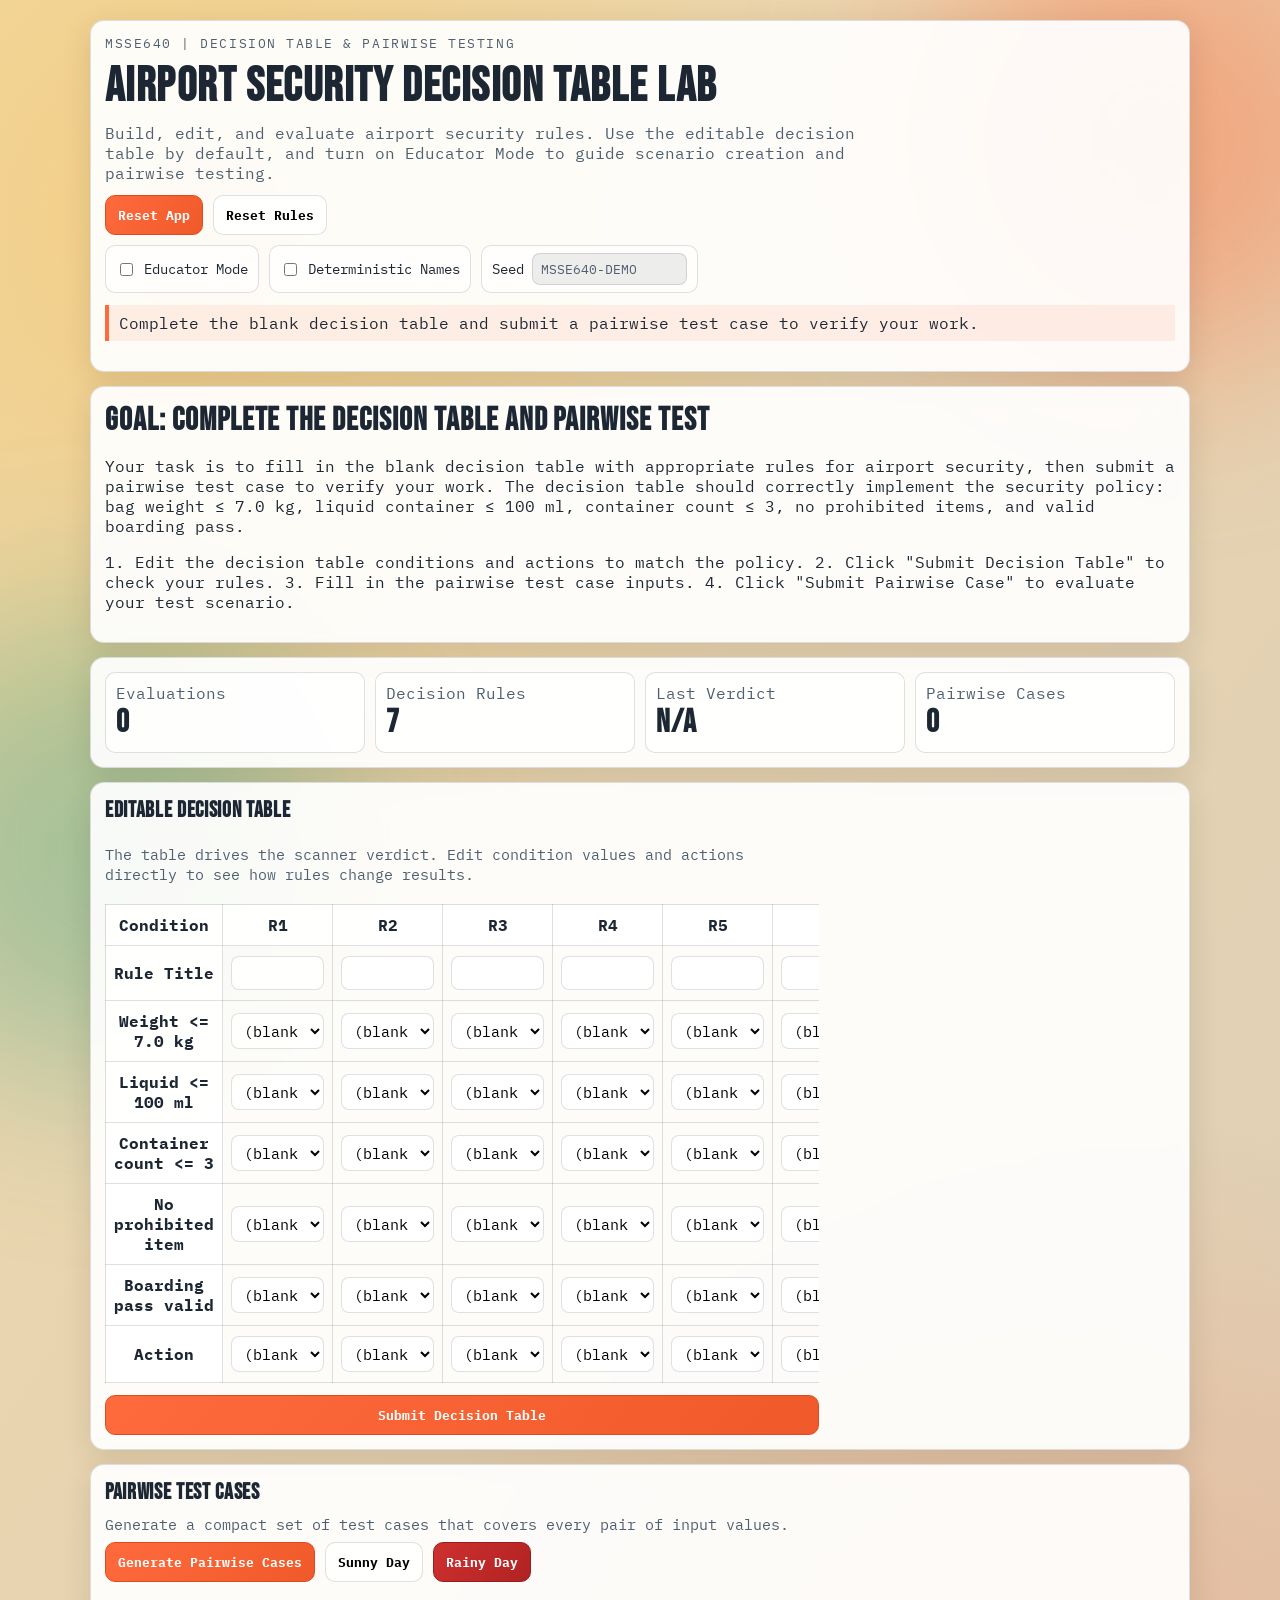
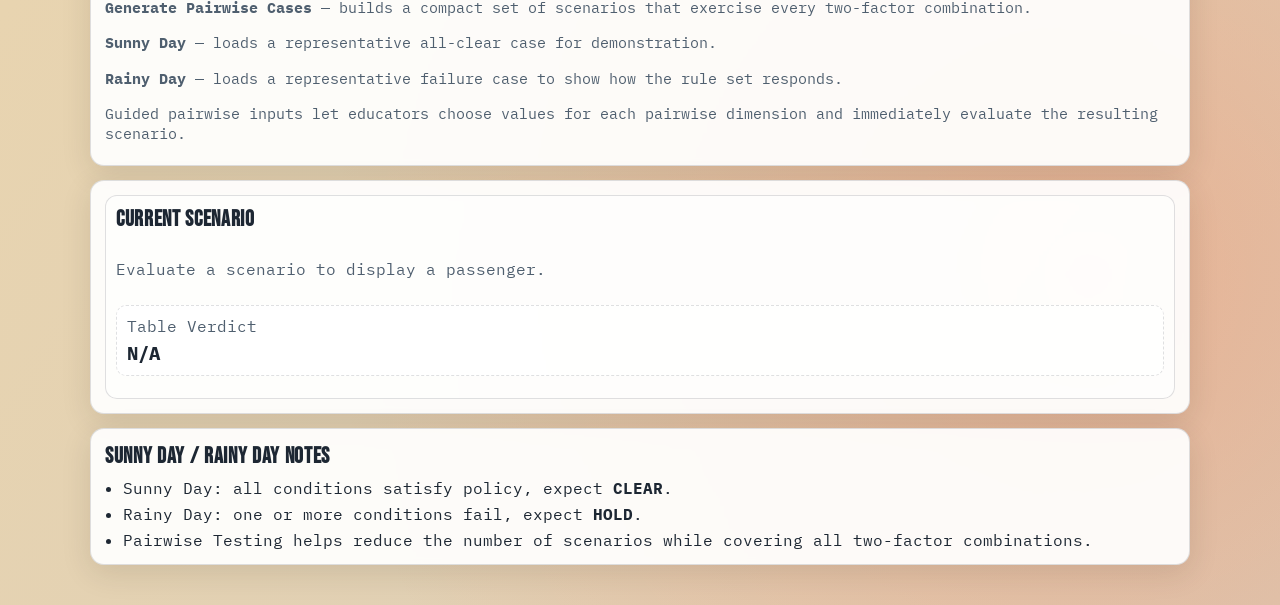
==== group-project-writeup/Week5/airline-security-game/index-v2.html @ 33b8052f "Add Version 2 of Week5 Airport Security game with blank decision table and submit buttons" ====
﻿<!doctype html>
<html lang="en">
<head>
  <meta charset="UTF-8">
  <meta name="viewport" content="width=device-width, initial-scale=1.0">
  <title>Airport Security Decision Table Lab</title>
  <link rel="preconnect" href="https://fonts.googleapis.com">
  <link rel="preconnect" href="https://fonts.gstatic.com" crossorigin>
  <link href="https://fonts.googleapis.com/css2?family=Bebas+Neue&family=IBM+Plex+Mono:wght@400;500;700&display=swap" rel="stylesheet">
  <link rel="stylesheet" href="styles.css">
</head>
<body>
  <div class="bg-noise" aria-hidden="true"></div>
  <div class="gradient-ball ball-a" aria-hidden="true"></div>
  <div class="gradient-ball ball-b" aria-hidden="true"></div>

  <main class="layout">
    <header class="panel hero">
      <p class="eyebrow">MSSE640 | DECISION TABLE & PAIRWISE TESTING</p>
      <h1>Airport Security Decision Table Lab</h1>
      <p class="subtitle">
        Build, edit, and evaluate airport security rules. Use the editable decision table by default, and turn on Educator Mode to guide scenario creation and pairwise testing.
      </p>
      <div class="hero-actions">
        <button id="reset-app-btn" class="btn btn-primary">Reset App</button>
        <button id="refresh-table-btn" class="btn btn-ghost">Reset Rules</button>
      </div>
      <div class="mode-controls">
        <label class="mode-item" for="educator-toggle">
          <input id="educator-toggle" type="checkbox">
          Educator Mode
        </label>
        <label class="mode-item" for="deterministic-toggle">
          <input id="deterministic-toggle" type="checkbox">
          Deterministic Names
        </label>
        <label class="mode-item" for="seed-input">
          Seed
          <input id="seed-input" type="text" value="MSSE640-DEMO" maxlength="40" aria-label="Deterministic seed">
        </label>
      </div>
      <p id="banner" class="banner" role="status" aria-live="polite">Use the editable decision table or turn on Educator Mode to start.</p>
    </header>

    <section class="panel goal">
      <h2>Goal: Complete the Decision Table and Pairwise Test</h2>
      <p class="goal-description">
        Your task is to fill in the blank decision table with appropriate rules for airport security, then submit a pairwise test case to verify your work. The decision table should correctly implement the security policy: bag weight ≤ 7.0 kg, liquid container ≤ 100 ml, container count ≤ 3, no prohibited items, and valid boarding pass.
      </p>
      <p class="goal-description">
        1. Edit the decision table conditions and actions to match the policy.
        2. Click "Submit Decision Table" to check your rules.
        3. Fill in the pairwise test case inputs.
        4. Click "Submit Pairwise Case" to evaluate your test scenario.
      </p>
    </section>

    <section class="panel stats">
      <article>
        <p>Evaluations</p>
        <h2 id="round-num">0</h2>
      </article>
      <article>
        <p>Decision Rules</p>
        <h2 id="bug-progress">0</h2>
      </article>
      <article>
        <p>Last Verdict</p>
        <h2 id="score">N/A</h2>
      </article>
      <article>
        <p>Pairwise Cases</p>
        <h2 id="queue-left">0</h2>
      </article>
    </section>

    <section class="panel two-col">
      <div class="panel-block">
        <h3>Editable Decision Table</h3>
        <p class="panel-note">The table drives the scanner verdict. Edit condition values and actions directly to see how rules change results.</p>
        <div id="decision-table-container" class="decision-table-container"></div>
        <button id="submit-decision-table-btn" class="btn btn-primary">Submit Decision Table</button>
      </div>
      <div class="panel-block guidance-panel hidden" id="educator-panel">
        <h3>Educator Guided Input</h3>
        <p class="panel-note">Create a scenario step-by-step and compare the policy outcome versus the decision table output.</p>
        <form id="guided-form" class="guided-form">
          <label>
            Bag Weight (kg)
            <input id="guided-weight" type="number" step="0.1" value="6.2" min="-5" max="20">
          </label>
          <label>
            Liquid Volume (ml)
            <input id="guided-liquid" type="number" step="1" value="80" min="0" max="250">
          </label>
          <label>
            Container Count
            <input id="guided-containers" type="number" step="1" value="2" min="0" max="10">
          </label>
          <label class="checkbox-label">
            <input id="guided-prohibited" type="checkbox">
            Contains prohibited item
          </label>
          <label class="checkbox-label">
            <input id="guided-pass-valid" type="checkbox" checked>
            Boarding pass valid
          </label>
          <button id="evaluate-guided-btn" type="button" class="btn btn-primary">Evaluate Scenario</button>
        </form>
        <div class="guided-results">
          <p><strong>Matching Rule:</strong> <span id="matched-rule">None</span></p>
          <p><strong>Table Verdict:</strong> <span id="table-verdict">N/A</span></p>
          <p><strong>Policy Verdict:</strong> <span id="policy-verdict">N/A</span></p>
        </div>
      </div>
    </section>

    <section class="panel">
      <h3>Pairwise Test Cases</h3>
      <p class="panel-note">Generate a compact set of test cases that covers every pair of input values.</p>
      <div class="scenario-actions">
        <button id="generate-pairwise-btn" class="btn btn-primary">Generate Pairwise Cases</button>
        <button id="load-sunny-btn" class="btn btn-ghost">Sunny Day</button>
        <button id="load-rainy-btn" class="btn btn-alert">Rainy Day</button>
      </div>
      <div class="pairwise-descriptions">
        <p><strong>Generate Pairwise Cases</strong> — builds a compact set of scenarios that exercise every two-factor combination.</p>
        <p><strong>Sunny Day</strong> — loads a representative all-clear case for demonstration.</p>
        <p><strong>Rainy Day</strong> — loads a representative failure case to show how the rule set responds.</p>
      </div>
      <div class="panel-note">Guided pairwise inputs let educators choose values for each pairwise dimension and immediately evaluate the resulting scenario.</div>
      <form id="pairwise-guided-form" class="guided-form pairwise-guided-form">
        <label>
          Weight group
          <select id="pairwise-weight" class="select-cell">
            <option value="normal">normal (≤ 7kg)</option>
            <option value="heavy">heavy (> 7kg)</option>
          </select>
        </label>
        <label>
          Liquid group
          <select id="pairwise-liquid" class="select-cell">
            <option value="ok">ok (≤ 100ml)</option>
            <option value="over">over (> 100ml)</option>
          </select>
        </label>
        <label>
          Container group
          <select id="pairwise-containers" class="select-cell">
            <option value="ok">ok (≤ 3)</option>
            <option value="over">over (> 3)</option>
          </select>
        </label>
        <label>
          Prohibited item
          <select id="pairwise-prohibited" class="select-cell">
            <option value="none">none</option>
            <option value="present">present</option>
          </select>
        </label>
        <label>
          Boarding pass
          <select id="pairwise-pass-valid" class="select-cell">
            <option value="valid">valid</option>
            <option value="invalid">invalid</option>
          </select>
        </label>
        <button id="evaluate-pairwise-guided-btn" type="button" class="btn btn-primary">Submit Pairwise Case</button>
      </form>
      <div id="pairwise-results" class="guided-results pairwise-results">
        <p><strong>Pairwise Rule:</strong> <span id="pairwise-matched-rule">None</span></p>
        <p><strong>Table Verdict:</strong> <span id="pairwise-table-verdict">N/A</span></p>
        <p><strong>Policy Verdict:</strong> <span id="pairwise-policy-verdict">N/A</span></p>
      </div>
      <ul id="pairwise-list" class="pairwise-list"></ul>
    </section>

    <section class="panel passenger" id="passenger-panel">
      <div class="passenger-panes">
        <div class="passenger-pane current-pane">
          <h3>Current Scenario</h3>
          <div class="passenger-grid" id="current-passenger-grid">
            <p class="placeholder">Evaluate a scenario to display a passenger.</p>
          </div>
          <div class="verdict-wrap">
            <p class="label">Table Verdict</p>
            <p id="scanner-verdict" class="verdict">N/A</p>
          </div>
        </div>
      </div>
    </section>

    <section class="panel">
      <h3>Sunny Day / Rainy Day Notes</h3>
      <ul class="legend">
        <li>Sunny Day: all conditions satisfy policy, expect <strong>CLEAR</strong>.</li>
        <li>Rainy Day: one or more conditions fail, expect <strong>HOLD</strong>.</li>
        <li>Pairwise Testing helps reduce the number of scenarios while covering all two-factor combinations.</li>
      </ul>
    </section>
  </main>

  <script src="app-v2.js"></script>
</body>
</html>
---- group-project-writeup/Week5/airline-security-game/styles.css ----
﻿:root {
  --paper: #f4efe1;
  --ink: #1d2733;
  --muted: #4f5f6f;
  --accent: #ff6a3d;
  --accent-2: #ffbe3b;
  --ok: #2a9961;
  --warn: #d83e3e;
  --panel: rgba(255, 255, 255, 0.92);
  --line: rgba(29, 39, 51, 0.14);
}

* {
  box-sizing: border-box;
}

body {
  margin: 0;
  font-family: "IBM Plex Mono", monospace;
  color: var(--ink);
  background:
    radial-gradient(circle at 15% 10%, rgba(255, 190, 59, 0.35), transparent 30%),
    radial-gradient(circle at 85% 85%, rgba(255, 106, 61, 0.28), transparent 35%),
    linear-gradient(125deg, #efd9ac, #e8d4b0 40%, #dbcdb8);
  min-height: 100vh;
}

.bg-noise {
  position: fixed;
  inset: 0;
  pointer-events: none;
  opacity: 0.2;
  background-image: radial-gradient(rgba(0, 0, 0, 0.2) 0.5px, transparent 0.5px);
  background-size: 6px 6px;
}

.gradient-ball {
  position: fixed;
  width: 36vw;
  aspect-ratio: 1;
  border-radius: 50%;
  filter: blur(90px);
  pointer-events: none;
}

.ball-a {
  top: -10vh;
  right: -8vw;
  background: rgba(255, 106, 61, 0.4);
}

.ball-b {
  bottom: -20vh;
  left: -10vw;
  background: rgba(29, 153, 112, 0.32);
}

.layout {
  width: min(1100px, 94vw);
  margin: 20px auto 40px;
  display: grid;
  gap: 14px;
  position: relative;
}

.panel {
  background: var(--panel);
  border: 1px solid var(--line);
  border-radius: 14px;
  padding: 14px;
  box-shadow: 0 8px 30px rgba(45, 31, 14, 0.12);
  backdrop-filter: blur(3px);
}

.hero {
  animation: lift 400ms ease;
}

@keyframes lift {
  from {
    opacity: 0;
    transform: translateY(10px);
  }
  to {
    opacity: 1;
    transform: translateY(0);
  }
}

.eyebrow {
  margin: 0;
  color: var(--muted);
  letter-spacing: 0.12em;
  font-size: 0.8rem;
}

h1,
h2,
h3 {
  margin: 0;
  font-family: "Bebas Neue", sans-serif;
  letter-spacing: 0.03em;
}

h1 {
  font-size: clamp(2rem, 4vw, 3rem);
  margin-top: 6px;
}

h2 {
  font-size: 2rem;
}

h3 {
  font-size: 1.4rem;
  margin-bottom: 8px;
}

.subtitle {
  margin: 8px 0 0;
  color: var(--muted);
  max-width: 76ch;
}

.hero-actions {
  margin-top: 12px;
  display: flex;
  gap: 10px;
  flex-wrap: wrap;
}

.mode-controls {
  margin-top: 10px;
  display: flex;
  flex-wrap: wrap;
  gap: 10px;
}

.mode-item {
  display: inline-flex;
  align-items: center;
  gap: 8px;
  font-size: 0.88rem;
  border: 1px solid var(--line);
  border-radius: 10px;
  padding: 7px 10px;
  background: rgba(255, 255, 255, 0.7);
}

.mode-item input[type="text"] {
  border: 1px solid var(--line);
  border-radius: 8px;
  padding: 6px 8px;
  width: 155px;
  font-family: inherit;
}

.mode-item input[type="text"]:disabled {
  background: rgba(220, 220, 220, 0.5);
  color: var(--muted);
}

.banner {
  margin-top: 12px;
  padding: 8px 10px;
  border-left: 4px solid var(--accent);
  background: rgba(255, 106, 61, 0.1);
}

.stats {
  display: grid;
  grid-template-columns: repeat(4, minmax(0, 1fr));
  gap: 10px;
}

.stats article {
  background: rgba(255, 255, 255, 0.78);
  border: 1px solid var(--line);
  border-radius: 10px;
  padding: 10px;
}

.stats p {
  margin: 0;
  color: var(--muted);
}

.two-col {
  display: grid;
  grid-template-columns: 1.35fr 0.65fr;
  gap: 12px;
}

.panel-block {
  display: grid;
  gap: 12px;
}

.panel-note {
  margin: 0 0 8px;
  color: var(--muted);
  font-size: 0.95rem;
}

.pairwise-descriptions {
  margin-top: 10px;
  color: var(--muted);
  font-size: 0.95rem;
}

.pairwise-guided-form label {
  min-width: 220px;
}

.decision-table-container {
  overflow-x: auto;
}

.decision-table {
  width: 100%;
  border-collapse: collapse;
}

.decision-table th,
.decision-table td {
  border: 1px solid var(--line);
  padding: 10px 8px;
  text-align: center;
  vertical-align: middle;
  min-width: 110px;
}

.decision-table th {
  background: rgba(255, 255, 255, 0.9);
}

.select-cell,
.decision-table input,
.decision-table select {
  width: 100%;
  padding: 6px 8px;
  border: 1px solid var(--line);
  border-radius: 8px;
  background: rgba(255, 255, 255, 0.9);
  font-family: inherit;
  font-size: 0.95rem;
}

.guided-form {
  display: grid;
  gap: 12px;
}

.guided-form label {
  display: grid;
  gap: 6px;
  font-size: 0.95rem;
}

.guided-form input[type="number"] {
  border: 1px solid var(--line);
  border-radius: 10px;
  padding: 10px 12px;
  width: 100%;
}

.checkbox-label {
  display: inline-flex;
  align-items: center;
  gap: 10px;
  border: 1px solid var(--line);
  border-radius: 10px;
  padding: 10px;
  background: rgba(255, 255, 255, 0.78);
}

.guided-results {
  display: grid;
  gap: 8px;
  padding: 10px;
  border: 1px solid var(--line);
  border-radius: 12px;
  background: rgba(255, 255, 255, 0.7);
}

.scenario-actions {
  display: flex;
  flex-wrap: wrap;
  gap: 10px;
  margin-bottom: 12px;
}

.pairwise-list {
  margin: 0;
  padding-left: 0;
  display: grid;
  gap: 10px;
  list-style: none;
}

.pairwise-item {
  display: grid;
  gap: 8px;
  padding: 12px;
  border: 1px solid var(--line);
  border-radius: 12px;
  background: rgba(255, 255, 255, 0.78);
  cursor: pointer;
}

.pairwise-item:hover,
.pairwise-item.selected {
  border-color: var(--accent);
  background: rgba(255, 190, 59, 0.12);
}

.passenger-panes {
  display: grid;
  gap: 12px;
}

.passenger-pane {
  border: 1px solid var(--line);
  border-radius: 12px;
  padding: 10px;
  background: rgba(255, 255, 255, 0.55);
}

.passenger-grid {
  display: grid;
  grid-template-columns: repeat(2, minmax(0, 1fr));
  gap: 8px;
  margin: 10px 0;
}

.metric {
  border: 1px solid var(--line);
  border-radius: 10px;
  padding: 8px;
  background: rgba(255, 255, 255, 0.55);
}

.metric p {
  margin: 0;
}

.metric .k {
  color: var(--muted);
  font-size: 0.85rem;
}

.metric .v {
  font-weight: 700;
  margin-top: 3px;
}

.verdict-wrap {
  padding: 10px;
  border-radius: 10px;
  border: 1px dashed var(--line);
  margin-bottom: 12px;
  background: rgba(255, 255, 255, 0.72);
}

.label {
  margin: 0;
  color: var(--muted);
}

.verdict {
  margin: 4px 0 0;
  font-size: 1.2rem;
  font-weight: 700;
}

.btn {
  border-radius: 10px;
  border: 1px solid transparent;
  padding: 10px 12px;
  font-family: inherit;
  font-weight: 700;
  cursor: pointer;
}

.btn:disabled {
  opacity: 0.48;
  cursor: not-allowed;
}

.btn-primary {
  background: linear-gradient(130deg, var(--accent), #f05a2a);
  border-color: #d94d1f;
  color: #fff;
}

.btn-ghost {
  background: rgba(255, 255, 255, 0.8);
  border-color: var(--line);
}

.btn-alert {
  background: linear-gradient(130deg, #cf3030, #b02222);
  border-color: #9a1d1d;
  color: #fff;
}

.legend {
  margin: 0;
  padding-left: 18px;
  display: grid;
  gap: 6px;
}

.placeholder {
  color: var(--muted);
}

.badge {
  display: inline-block;
  border-radius: 6px;
  padding: 1px 6px;
  font-size: 0.8rem;
  font-weight: 700;
  margin-left: 6px;
}

.badge.success {
  background: rgba(42, 153, 97, 0.2);
}

.badge.error {
  background: rgba(216, 62, 62, 0.18);
}

.hidden {
  display: none !important;
}

@media (max-width: 860px) {
  .stats {
    grid-template-columns: repeat(2, minmax(0, 1fr));
  }

  .two-col,
  .passenger-panes,
  .passenger-grid {
    grid-template-columns: 1fr;
  }
}

@media (max-width: 560px) {
  .mode-controls {
    flex-direction: column;
  }

  .mode-item {
    justify-content: space-between;
  }

  .scenario-actions {
    flex-direction: column;
  }

  .btn {
    width: 100%;
  }
}
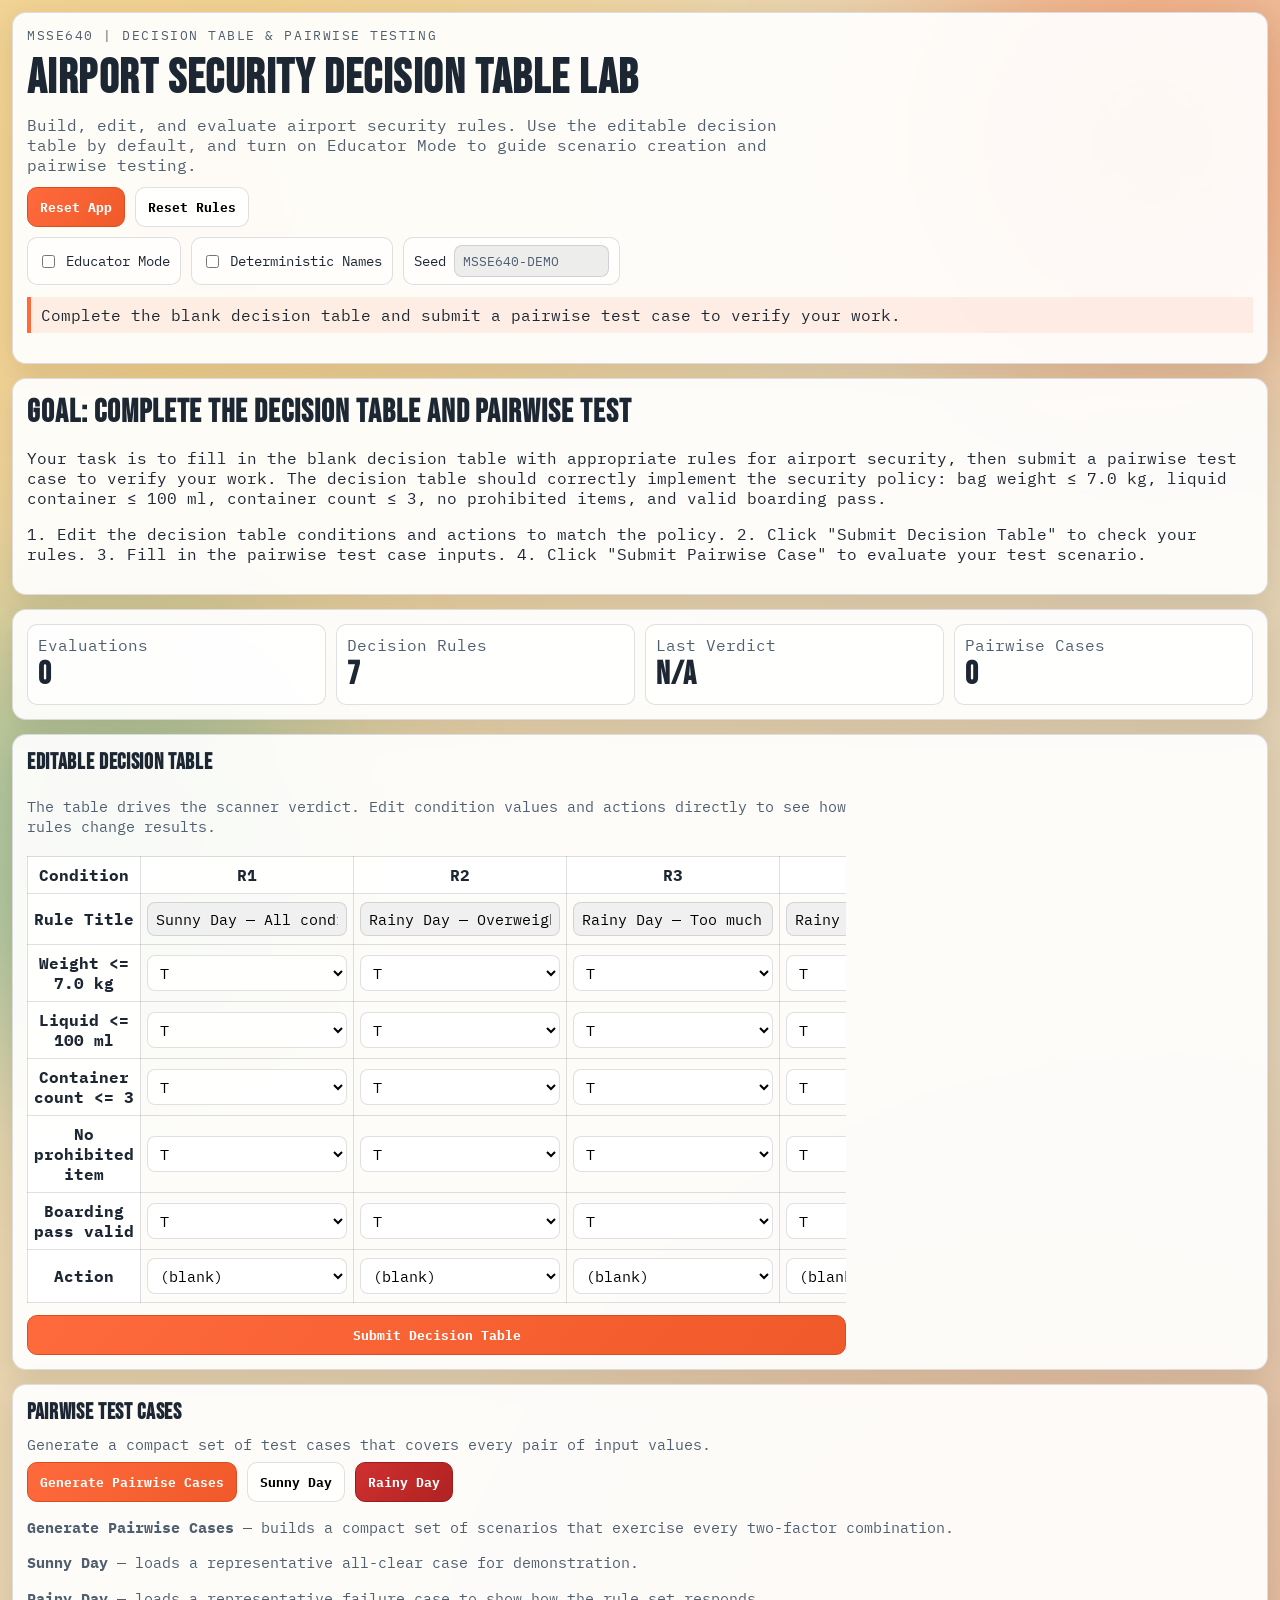
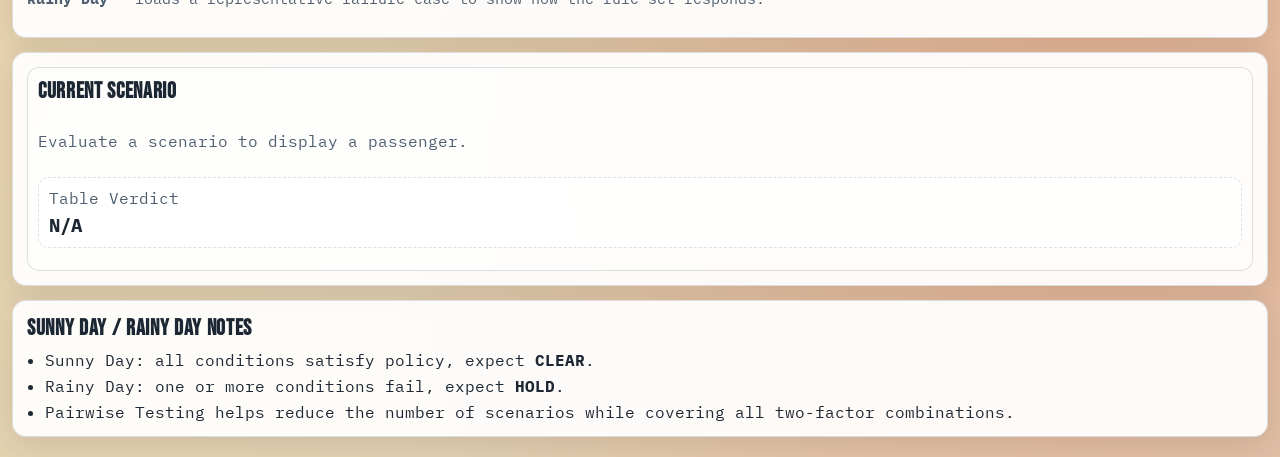
==== commit 33824d92: "Update Week5 V2 app behavior and documentation" ====
--- a/group-project-writeup/Week5/airline-security-game/index-v2.html
+++ b/group-project-writeup/Week5/airline-security-game/index-v2.html
@@ -128,42 +128,27 @@
         <p><strong>Sunny Day</strong> — loads a representative all-clear case for demonstration.</p>
         <p><strong>Rainy Day</strong> — loads a representative failure case to show how the rule set responds.</p>
       </div>
-      <div class="panel-note">Guided pairwise inputs let educators choose values for each pairwise dimension and immediately evaluate the resulting scenario.</div>
+      <div id="pairwise-note" class="panel-note educator-only hidden">Pairwise inputs are editable. Enter numeric values and boolean choices to define your test case.</div>
       <form id="pairwise-guided-form" class="guided-form pairwise-guided-form">
         <label>
-          Weight group
-          <select id="pairwise-weight" class="select-cell">
-            <option value="normal">normal (≤ 7kg)</option>
-            <option value="heavy">heavy (> 7kg)</option>
-          </select>
+          Bag Weight (kg)
+          <input id="pairwise-weight" class="input-cell" type="number" step="0.1" placeholder="e.g. 6.2" min="0" max="20">
         </label>
         <label>
-          Liquid group
-          <select id="pairwise-liquid" class="select-cell">
-            <option value="ok">ok (≤ 100ml)</option>
-            <option value="over">over (> 100ml)</option>
-          </select>
+          Liquid Volume (ml)
+          <input id="pairwise-liquid" class="input-cell" type="number" step="1" placeholder="e.g. 80" min="0" max="250">
         </label>
         <label>
-          Container group
-          <select id="pairwise-containers" class="select-cell">
-            <option value="ok">ok (≤ 3)</option>
-            <option value="over">over (> 3)</option>
-          </select>
+          Container Count
+          <input id="pairwise-containers" class="input-cell" type="number" step="1" placeholder="e.g. 2" min="0" max="10">
         </label>
-        <label>
-          Prohibited item
-          <select id="pairwise-prohibited" class="select-cell">
-            <option value="none">none</option>
-            <option value="present">present</option>
-          </select>
+        <label class="checkbox-label">
+          <input id="pairwise-prohibited" type="checkbox">
+          Contains prohibited item
         </label>
-        <label>
-          Boarding pass
-          <select id="pairwise-pass-valid" class="select-cell">
-            <option value="valid">valid</option>
-            <option value="invalid">invalid</option>
-          </select>
+        <label class="checkbox-label">
+          <input id="pairwise-pass-valid" type="checkbox" checked>
+          Boarding pass valid
         </label>
         <button id="evaluate-pairwise-guided-btn" type="button" class="btn btn-primary">Submit Pairwise Case</button>
       </form>
--- a/group-project-writeup/Week5/airline-security-game/styles.css
+++ b/group-project-writeup/Week5/airline-security-game/styles.css
@@ -56,8 +56,8 @@
 }
 
 .layout {
-  width: min(1100px, 94vw);
-  margin: 20px auto 40px;
+  width: calc(100vw - 24px);
+  margin: 12px auto 20px;
   display: grid;
   gap: 14px;
   position: relative;
@@ -217,17 +217,19 @@
 }
 
 .decision-table {
-  width: 100%;
+  width: auto;
+  min-width: 100%;
   border-collapse: collapse;
+  table-layout: auto;
 }
 
 .decision-table th,
 .decision-table td {
   border: 1px solid var(--line);
-  padding: 10px 8px;
+  padding: 8px 6px;
   text-align: center;
   vertical-align: middle;
-  min-width: 110px;
+  min-width: 80px;
 }
 
 .decision-table th {
@@ -244,6 +246,11 @@
   background: rgba(255, 255, 255, 0.9);
   font-family: inherit;
   font-size: 0.95rem;
+}
+
+.decision-table input[readonly] {
+  min-width: 200px;
+  white-space: nowrap;
 }
 
 .guided-form {
